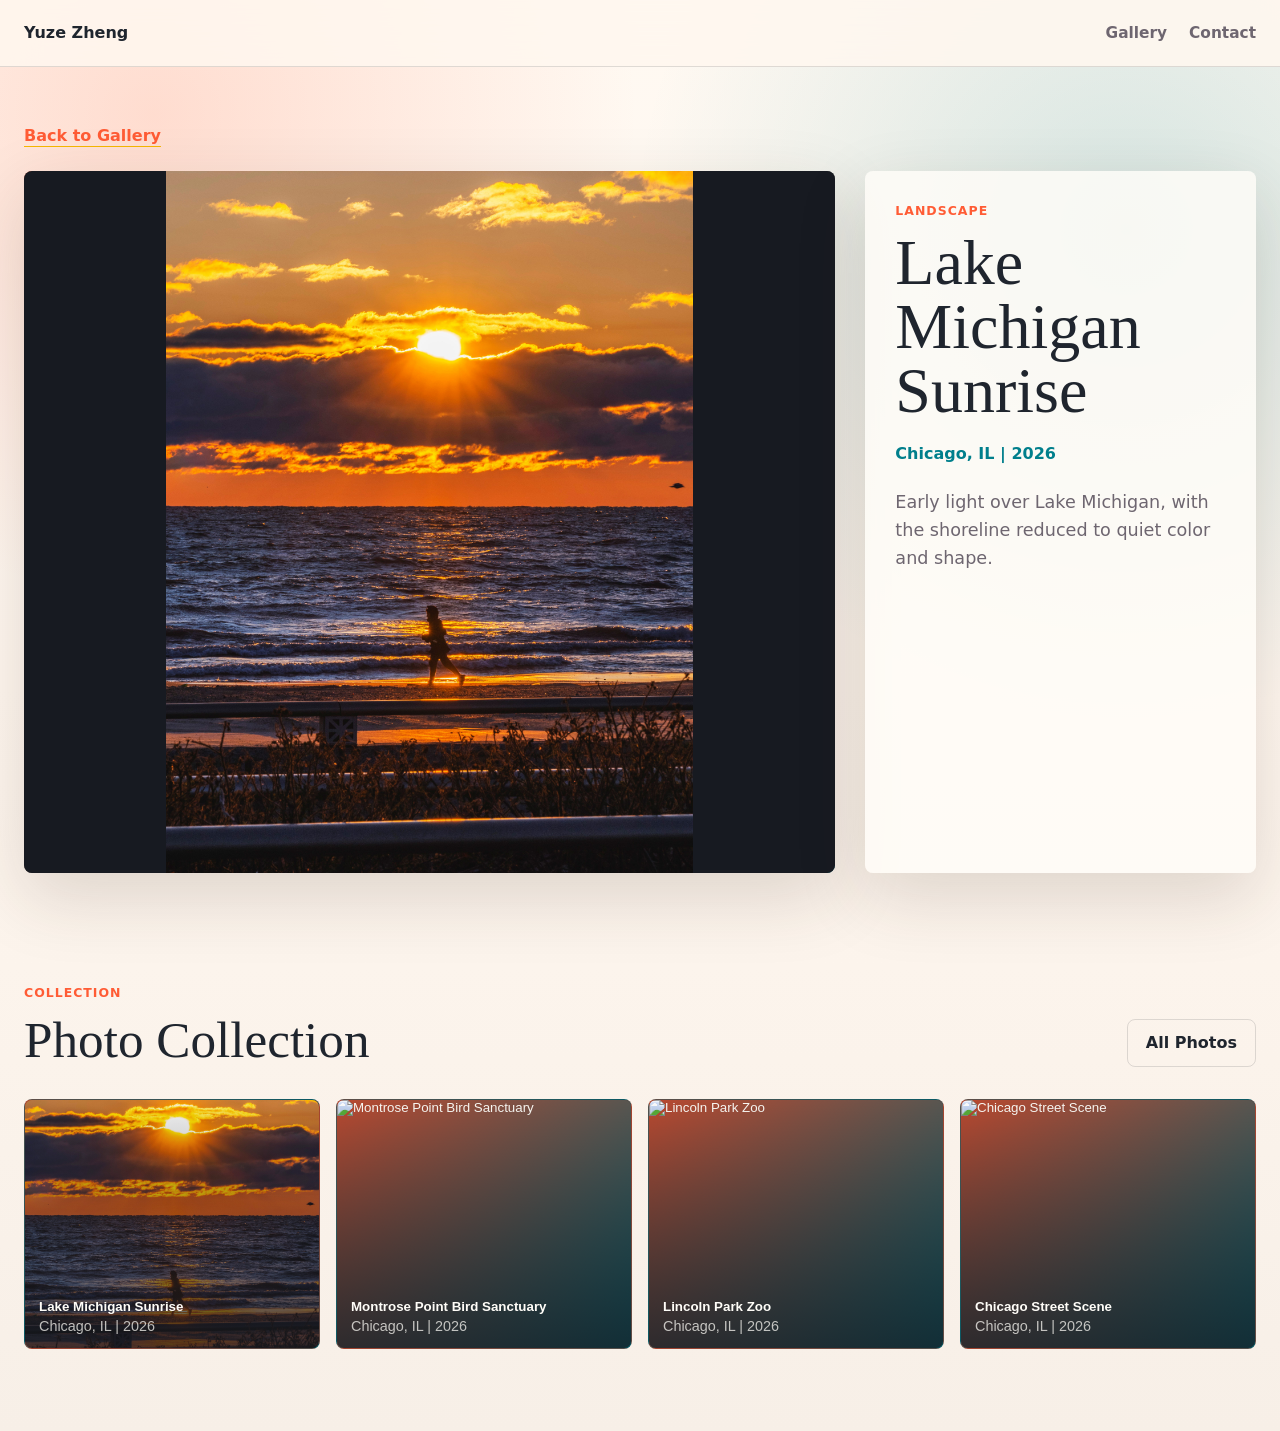
==== collection.html @ f9fb68d6 "Add photo collection pages" ====
<!doctype html>
<html lang="en">
  <head>
    <meta charset="utf-8">
    <meta name="viewport" content="width=device-width, initial-scale=1">
    <meta name="description" content="Photography collection by Yuze Zheng.">
    <title>Photography Collection | Yuze Zheng</title>
    <link rel="stylesheet" href="style.css?v=20260528-collection">
  </head>
  <body class="collection-page">
    <!-- Collection pages are generated from data/photos.json.
      Add photo files to assets/photos/ and update data/photos.json.
    -->
    <header class="site-header">
      <nav class="nav" aria-label="Collection navigation">
        <a class="brand" href="index.html#home">Yuze Zheng</a>
        <div class="collection-links">
          <a href="index.html#photography">Gallery</a>
          <a href="index.html#contact">Contact</a>
        </div>
      </nav>
    </header>

    <main>
      <section class="collection-hero section">
        <a class="back-link" href="index.html#photography">Back to Gallery</a>
        <div class="collection-layout">
          <div class="collection-image" id="collection-image"></div>
          <aside class="collection-info">
            <p class="eyebrow" id="collection-category">Photography</p>
            <h1 id="collection-title">Collection</h1>
            <p class="collection-meta" id="collection-meta"></p>
            <p class="collection-caption" id="collection-caption"></p>
          </aside>
        </div>
      </section>

      <section class="section collection-strip-section">
        <div class="section-heading split">
          <div>
            <p class="eyebrow">Collection</p>
            <h2 id="related-title">Related Frames</h2>
          </div>
          <a class="button ghost" href="index.html#photography">All Photos</a>
        </div>
        <div class="collection-grid" id="collection-grid"></div>
      </section>
    </main>

    <script src="collection.js?v=20260528-collection"></script>
  </body>
</html>
---- style.css ----
:root {
  --bg: #fff7ef;
  --surface: #fffdf8;
  --surface-strong: #171a21;
  --text: #1f252e;
  --muted: #6e6670;
  --line: rgba(31, 37, 46, 0.14);
  --accent: #ff5c35;
  --accent-two: #007f8c;
  --accent-three: #f5b700;
  --shadow: 0 24px 70px rgba(55, 35, 25, 0.16);
  --radius: 8px;
  --max-width: 1320px;
}

* {
  box-sizing: border-box;
}

html {
  scroll-behavior: smooth;
}

body {
  margin: 0;
  background:
    radial-gradient(circle at 12% 8%, rgba(255, 92, 53, 0.18), transparent 28%),
    radial-gradient(circle at 88% 16%, rgba(0, 127, 140, 0.16), transparent 30%),
    linear-gradient(180deg, #fff9f2 0%, #fff7ef 48%, #f7efe7 100%);
  color: var(--text);
  font-family: Inter, ui-sans-serif, system-ui, -apple-system, BlinkMacSystemFont, "Segoe UI", sans-serif;
  line-height: 1.6;
}

a {
  color: inherit;
}

img {
  display: block;
  max-width: 100%;
}

.site-header {
  position: sticky;
  top: 0;
  z-index: 20;
  background: rgba(255, 247, 239, 0.86);
  border-bottom: 1px solid var(--line);
  backdrop-filter: blur(18px);
}

.nav {
  display: flex;
  align-items: center;
  justify-content: space-between;
  max-width: var(--max-width);
  min-height: 66px;
  margin: 0 auto;
  padding: 0 24px;
}

.brand {
  font-weight: 800;
  text-decoration: none;
}

.nav-links {
  display: flex;
  gap: 22px;
  align-items: center;
}

.nav-links a {
  color: var(--muted);
  font-size: 0.96rem;
  font-weight: 650;
  text-decoration: none;
}

.nav-links a:hover,
.nav-links a:focus {
  color: var(--accent);
}

.nav-toggle {
  display: none;
  width: 42px;
  height: 42px;
  border: 1px solid var(--line);
  border-radius: var(--radius);
  background: var(--surface);
  cursor: pointer;
}

.nav-toggle span {
  display: block;
  width: 18px;
  height: 2px;
  margin: 4px auto;
  background: var(--text);
}

.section {
  max-width: var(--max-width);
  margin: 0 auto;
  padding: 82px 24px;
  scroll-margin-top: 82px;
}

.hero {
  display: grid;
  grid-template-columns: minmax(320px, 0.72fr) minmax(620px, 1.28fr);
  gap: 56px;
  align-items: center;
  min-height: calc(100vh - 66px);
  padding-top: 70px;
  padding-bottom: 64px;
}

.hero-copy {
  max-width: 540px;
}

.eyebrow {
  margin: 0 0 10px;
  color: var(--accent);
  font-size: 0.78rem;
  font-weight: 850;
  letter-spacing: 0.08em;
  text-transform: uppercase;
}

h1,
h2,
h3,
p {
  overflow-wrap: anywhere;
}

h1 {
  max-width: 640px;
  margin: 0;
  font-family: Georgia, "Times New Roman", serif;
  font-size: clamp(3.1rem, 6vw, 5.2rem);
  font-weight: 520;
  line-height: 1;
  letter-spacing: 0;
}

h2 {
  margin: 0;
  font-family: Georgia, "Times New Roman", serif;
  font-size: clamp(2rem, 4vw, 3.6rem);
  font-weight: 520;
  line-height: 1.06;
  letter-spacing: 0;
}

h3 {
  margin: 0 0 12px;
  font-size: 1.04rem;
  letter-spacing: 0;
}

.hero-intro {
  max-width: 540px;
  margin: 22px 0 0;
  color: var(--muted);
  font-size: 1.12rem;
}

.button-row {
  display: flex;
  flex-wrap: wrap;
  gap: 12px;
  margin-top: 32px;
}

.button,
.filter-button {
  display: inline-flex;
  align-items: center;
  justify-content: center;
  min-height: 44px;
  border: 1px solid var(--line);
  border-radius: var(--radius);
  background: var(--surface);
  color: var(--text);
  cursor: pointer;
  font: inherit;
  font-weight: 750;
  text-decoration: none;
  transition: transform 160ms ease, border-color 160ms ease, background 160ms ease, color 160ms ease;
}

.button {
  padding: 10px 18px;
}

.button:hover,
.button:focus,
.filter-button:hover,
.filter-button:focus {
  border-color: var(--accent);
  transform: translateY(-1px);
}

.button.primary,
.filter-button.active {
  border-color: var(--accent);
  background: var(--accent);
  color: #ffffff;
}

.button.ghost {
  background: transparent;
}

.featured-panel {
  border: 1px solid rgba(255, 255, 255, 0.26);
  border-radius: var(--radius);
  background: var(--surface-strong);
  box-shadow: var(--shadow);
  color: #fffdf8;
  padding: 22px;
}

.featured-heading {
  display: flex;
  align-items: center;
  justify-content: space-between;
  gap: 18px;
  margin-bottom: 14px;
}

.featured-heading a {
  color: #fffdf8;
  font-weight: 750;
  text-decoration-color: var(--accent-three);
  text-underline-offset: 5px;
}

.featured-photos {
  display: grid;
  grid-template-columns: minmax(0, 1.35fr) minmax(240px, 0.65fr);
  gap: 18px;
  min-height: 520px;
}

.featured-cover {
  position: relative;
  overflow: hidden;
  border: 0;
  border-radius: var(--radius);
  background:
    linear-gradient(180deg, rgba(23, 26, 33, 0.08), rgba(23, 26, 33, 0.78)),
    linear-gradient(135deg, rgba(255, 92, 53, 0.78), rgba(0, 127, 140, 0.78));
  color: #ffffff;
  cursor: pointer;
  display: flex;
  flex-direction: column;
  justify-content: flex-end;
  min-height: 520px;
  padding: 30px;
  text-align: left;
}

.featured-cover img {
  position: absolute;
  inset: 0;
  width: 100%;
  height: 100%;
  object-fit: cover;
  z-index: 0;
}

.featured-cover::after {
  position: absolute;
  inset: 0;
  content: "";
  background: linear-gradient(180deg, rgba(23, 26, 33, 0.04), rgba(23, 26, 33, 0.82));
  z-index: 1;
}

.featured-cover > span {
  position: relative;
  z-index: 2;
}

.featured-kicker {
  color: var(--accent-three);
  font-size: 0.8rem;
  font-weight: 900;
  letter-spacing: 0.08em;
  text-transform: uppercase;
}

.featured-title {
  display: block;
  margin-top: 8px;
  font-family: Georgia, "Times New Roman", serif;
  font-size: clamp(2rem, 4vw, 3.4rem);
  line-height: 1.02;
}

.featured-meta {
  margin-top: 10px;
  color: rgba(255, 253, 248, 0.78);
  font-weight: 750;
}

.featured-notes {
  display: flex;
  flex-direction: column;
  gap: 14px;
  border: 1px solid rgba(255, 255, 255, 0.12);
  border-radius: var(--radius);
  background: rgba(255, 255, 255, 0.06);
  padding: 16px;
}

.note-label {
  margin: 0;
  color: var(--accent-three);
  font-size: 0.78rem;
  font-weight: 900;
  letter-spacing: 0.08em;
  text-transform: uppercase;
}

.note-list {
  display: grid;
  gap: 10px;
}

.note-item {
  width: 100%;
  border: 1px solid rgba(255, 255, 255, 0.12);
  border-radius: var(--radius);
  background: rgba(255, 255, 255, 0.08);
  color: #fffdf8;
  cursor: pointer;
  padding: 12px;
  text-align: left;
}

.note-item strong,
.note-item span {
  display: block;
}

.note-item span {
  margin-top: 4px;
  color: rgba(255, 253, 248, 0.66);
  font-size: 0.88rem;
}

.category-strip {
  display: flex;
  flex-wrap: wrap;
  gap: 8px;
  margin-top: auto;
}

.category-strip span {
  border-radius: 999px;
  background: rgba(245, 183, 0, 0.14);
  color: var(--accent-three);
  padding: 6px 9px;
  font-size: 0.82rem;
  font-weight: 800;
}

.section-heading {
  margin-bottom: 32px;
}

.section-heading.split {
  display: flex;
  gap: 20px;
  align-items: end;
  justify-content: space-between;
}

.about-section {
  padding-top: 54px;
}

.intro-card {
  max-width: 820px;
  border-left: 5px solid var(--accent-two);
  border-radius: var(--radius);
  background: rgba(255, 253, 248, 0.74);
  box-shadow: var(--shadow);
  padding: 28px;
}

.prose {
  color: var(--muted);
  font-size: 1.08rem;
}

.prose p {
  margin: 0 0 18px;
}

.prose p:last-child {
  margin-bottom: 0;
}

.gallery-section {
  max-width: none;
  background: #171a21;
  color: #fffdf8;
}

.gallery-section > * {
  max-width: var(--max-width);
  margin-left: auto;
  margin-right: auto;
}

.gallery-section .eyebrow,
.photo-meta {
  color: var(--accent-three);
}

.gallery-section h2 {
  color: #fffdf8;
}

.filter-bar {
  display: flex;
  flex-wrap: wrap;
  gap: 8px;
  justify-content: flex-end;
}

.filter-button {
  min-height: 38px;
  padding: 8px 12px;
  border-color: rgba(255, 255, 255, 0.22);
  background: rgba(255, 255, 255, 0.08);
  color: #fffdf8;
}

.filter-button.active {
  border-color: var(--accent-three);
  background: var(--accent-three);
  color: #171a21;
}

.gallery {
  display: grid;
  grid-template-columns: repeat(4, minmax(0, 1fr));
  gap: 18px;
}

.photo-card {
  overflow: hidden;
  border: 1px solid rgba(255, 255, 255, 0.16);
  border-radius: var(--radius);
  background: #222630;
  box-shadow: 0 22px 55px rgba(0, 0, 0, 0.22);
}

.photo-button {
  display: block;
  width: 100%;
  padding: 0;
  border: 0;
  background: transparent;
  color: inherit;
  cursor: pointer;
  text-align: left;
}

.photo-button:hover .photo-media img,
.photo-button:focus .photo-media img {
  transform: scale(1.035);
}

.photo-media {
  display: grid;
  place-items: center;
  aspect-ratio: 4 / 3;
  background: linear-gradient(135deg, rgba(255, 92, 53, 0.7), rgba(0, 127, 140, 0.72));
  color: #fffdf8;
  overflow: hidden;
}

.photo-media img {
  width: 100%;
  height: 100%;
  object-fit: cover;
  transition: transform 220ms ease;
}

.photo-fallback {
  padding: 22px;
  text-align: center;
  font-size: 0.92rem;
}

.photo-body {
  padding: 16px;
}

.photo-meta {
  margin: 0 0 7px;
  font-size: 0.82rem;
  font-weight: 800;
}

.photo-body h3 {
  margin-bottom: 8px;
}

.photo-body p:last-child {
  margin: 0;
  color: rgba(255, 253, 248, 0.72);
  font-size: 0.95rem;
}

.contact-section {
  padding-bottom: 110px;
}

.contact-copy {
  max-width: 680px;
  color: var(--muted);
  font-size: 1.05rem;
}

.contact-links {
  display: flex;
  flex-wrap: wrap;
  gap: 10px;
}

.contact-link {
  display: inline-flex;
  align-items: center;
  gap: 9px;
  min-height: 46px;
  border: 1px solid var(--line);
  border-radius: var(--radius);
  background: var(--surface);
  color: var(--accent-two);
  padding: 9px 14px;
  font-weight: 750;
  text-decoration: none;
  transition: transform 160ms ease, border-color 160ms ease, box-shadow 160ms ease;
}

.contact-link:hover,
.contact-link:focus {
  border-color: var(--accent);
  box-shadow: 0 14px 30px rgba(255, 92, 53, 0.16);
  transform: translateY(-1px);
}

.contact-icon {
  display: inline-grid;
  flex: 0 0 auto;
  place-items: center;
  width: 24px;
  height: 24px;
  color: currentColor;
}

.contact-icon svg {
  width: 22px;
  height: 22px;
  fill: none;
  stroke: currentColor;
  stroke-linecap: round;
  stroke-linejoin: round;
  stroke-width: 1.8;
}

.xhs-icon {
  display: inline-grid;
  place-items: center;
  width: 24px;
  height: 24px;
  border-radius: 6px;
  background: #ff2442;
  color: #ffffff;
  font-size: 0.56rem;
  font-weight: 900;
  letter-spacing: 0;
}

.lightbox {
  position: fixed;
  inset: 0;
  z-index: 50;
  display: grid;
  place-items: center;
  padding: 24px;
  background: rgba(10, 12, 16, 0.88);
}

.lightbox[hidden] {
  display: none;
}

.lightbox-content {
  width: min(980px, 100%);
  max-height: 90vh;
  overflow: auto;
  border-radius: var(--radius);
  background: var(--surface);
}

.lightbox img {
  width: 100%;
  max-height: 72vh;
  object-fit: contain;
  background: #111b21;
}

.lightbox-caption {
  padding: 18px 20px 22px;
}

.lightbox-caption p {
  margin: 6px 0 0;
  color: var(--muted);
}

.lightbox-close {
  position: fixed;
  top: 18px;
  right: 18px;
  width: 44px;
  height: 44px;
  border: 1px solid rgba(255, 255, 255, 0.4);
  border-radius: var(--radius);
  background: rgba(255, 255, 255, 0.12);
  color: #ffffff;
  cursor: pointer;
  font-size: 2rem;
  line-height: 1;
}

.collection-page {
  min-height: 100vh;
}

.collection-links {
  display: flex;
  align-items: center;
  gap: 22px;
}

.collection-links a {
  color: var(--muted);
  font-size: 0.96rem;
  font-weight: 650;
  text-decoration: none;
}

.collection-links a:hover,
.collection-links a:focus {
  color: var(--accent);
}

.collection-hero {
  padding-top: 56px;
}

.back-link {
  display: inline-flex;
  margin-bottom: 22px;
  color: var(--accent);
  font-weight: 800;
  text-decoration-color: var(--accent-three);
  text-underline-offset: 5px;
}

.collection-layout {
  display: grid;
  grid-template-columns: minmax(0, 1.35fr) minmax(300px, 0.65fr);
  gap: 30px;
  align-items: stretch;
}

.collection-image {
  display: grid;
  place-items: center;
  min-height: 560px;
  overflow: hidden;
  border-radius: var(--radius);
  background:
    linear-gradient(135deg, rgba(255, 92, 53, 0.68), rgba(0, 127, 140, 0.72)),
    #171a21;
  box-shadow: var(--shadow);
  color: #fffdf8;
}

.collection-image img {
  width: 100%;
  height: 100%;
  max-height: 78vh;
  object-fit: contain;
  background: #171a21;
}

.collection-info {
  border-radius: var(--radius);
  background: rgba(255, 253, 248, 0.82);
  box-shadow: var(--shadow);
  padding: 30px;
}

.collection-info h1 {
  font-size: clamp(2.7rem, 5vw, 5.1rem);
}

.collection-meta {
  margin: 18px 0 0;
  color: var(--accent-two);
  font-weight: 850;
}

.collection-caption {
  margin: 22px 0 0;
  color: var(--muted);
  font-size: 1.1rem;
}

.collection-strip-section {
  padding-top: 28px;
}

.collection-grid {
  display: grid;
  grid-template-columns: repeat(4, minmax(0, 1fr));
  gap: 16px;
}

.collection-thumb {
  position: relative;
  min-height: 250px;
  overflow: hidden;
  border: 1px solid rgba(31, 37, 46, 0.14);
  border-radius: var(--radius);
  background:
    linear-gradient(135deg, rgba(255, 92, 53, 0.72), rgba(0, 127, 140, 0.72)),
    #171a21;
  color: #fffdf8;
  cursor: pointer;
  padding: 0;
  text-align: left;
}

.collection-thumb img {
  position: absolute;
  inset: 0;
  width: 100%;
  height: 100%;
  object-fit: cover;
  transition: transform 220ms ease;
}

.collection-thumb::after {
  position: absolute;
  inset: 0;
  content: "";
  background: linear-gradient(180deg, rgba(23, 26, 33, 0.02), rgba(23, 26, 33, 0.72));
}

.collection-thumb:hover img,
.collection-thumb:focus img {
  transform: scale(1.035);
}

.collection-thumb span {
  position: absolute;
  left: 14px;
  right: 14px;
  bottom: 14px;
  z-index: 1;
}

.collection-thumb strong,
.collection-thumb em {
  display: block;
  font-style: normal;
}

.collection-thumb em {
  margin-top: 4px;
  color: rgba(255, 253, 248, 0.72);
  font-size: 0.9rem;
}

.collection-fallback {
  padding: 28px;
  color: #fffdf8;
  font-weight: 800;
  text-align: center;
}

@media (max-width: 960px) {
  .hero {
    grid-template-columns: 1fr;
  }

  .hero-copy {
    max-width: 720px;
  }

  .featured-photos {
    grid-template-columns: minmax(0, 1.15fr) minmax(220px, 0.85fr);
    min-height: 460px;
  }

  .gallery {
    grid-template-columns: repeat(2, minmax(0, 1fr));
  }

  .collection-layout {
    grid-template-columns: 1fr;
  }

  .collection-image {
    min-height: 440px;
  }

  .collection-grid {
    grid-template-columns: repeat(2, minmax(0, 1fr));
  }

  .section-heading.split {
    align-items: start;
    flex-direction: column;
  }

  .filter-bar {
    justify-content: flex-start;
  }
}

@media (max-width: 720px) {
  .nav {
    padding: 0 18px;
  }

  .nav-toggle {
    display: inline-block;
  }

  .nav-links {
    position: absolute;
    top: 66px;
    left: 0;
    right: 0;
    display: none;
    flex-direction: column;
    align-items: stretch;
    gap: 0;
    border-bottom: 1px solid var(--line);
    background: var(--surface);
    padding: 8px 18px 16px;
  }

  .nav-links.open {
    display: flex;
  }

  .nav-links a {
    padding: 12px 0;
  }

  .section {
    padding: 62px 18px;
  }

  .hero {
    min-height: auto;
    padding-top: 58px;
  }

  h1 {
    font-size: clamp(2.8rem, 18vw, 4.1rem);
  }

  .featured-photos {
    grid-template-columns: 1fr;
    min-height: 0;
  }

  .featured-cover {
    min-height: 360px;
  }

  .gallery {
    grid-template-columns: 1fr;
  }

  .collection-image {
    min-height: 320px;
  }

  .collection-info {
    padding: 22px;
  }

  .collection-grid {
    grid-template-columns: 1fr;
  }

  .button-row,
  .button {
    width: 100%;
  }
}
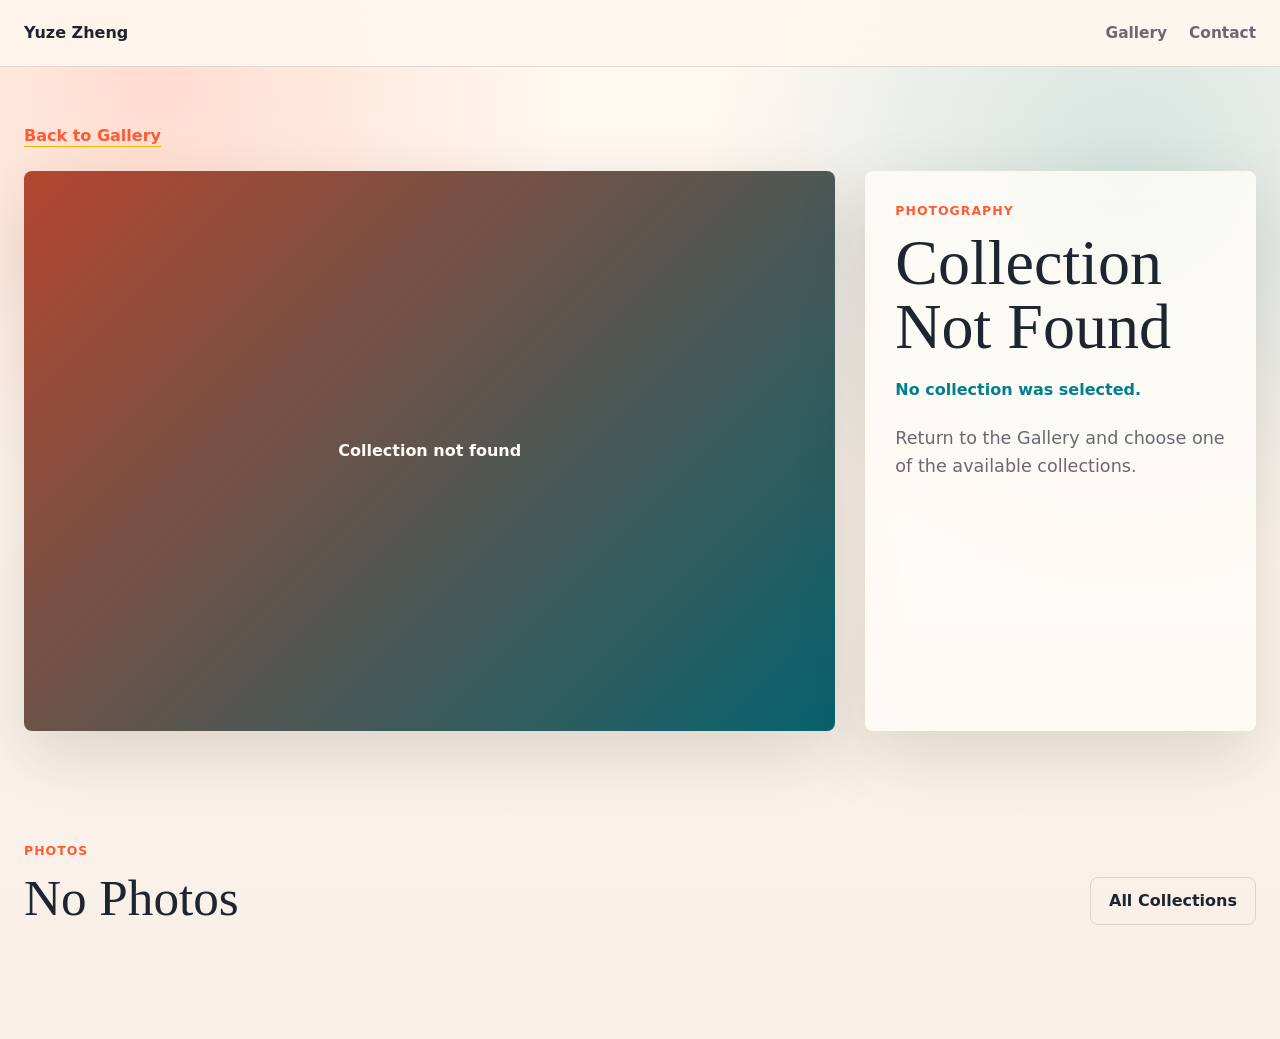
==== commit 9f689e5b: "Refactor gallery into collections" ====
--- a/collection.html
+++ b/collection.html
@@ -5,11 +5,11 @@
     <meta name="viewport" content="width=device-width, initial-scale=1">
     <meta name="description" content="Photography collection by Yuze Zheng.">
     <title>Photography Collection | Yuze Zheng</title>
-    <link rel="stylesheet" href="style.css?v=20260528-collection">
+    <link rel="stylesheet" href="style.css?v=20260528-albums">
   </head>
   <body class="collection-page">
-    <!-- Collection pages are generated from data/photos.json.
-      Add photo files to assets/photos/ and update data/photos.json.
+    <!-- Collection pages are generated from data/collections.json and data/photos.json.
+      Add photo files under assets/photos/<collection>/ and update JSON data files.
     -->
     <header class="site-header">
       <nav class="nav" aria-label="Collection navigation">
@@ -24,13 +24,13 @@
     <main>
       <section class="collection-hero section">
         <a class="back-link" href="index.html#photography">Back to Gallery</a>
-        <div class="collection-layout">
-          <div class="collection-image" id="collection-image"></div>
+        <div class="collection-layout" id="collection-layout">
+          <div class="collection-image" id="collection-cover"></div>
           <aside class="collection-info">
-            <p class="eyebrow" id="collection-category">Photography</p>
+            <p class="eyebrow" id="collection-theme">Photography</p>
             <h1 id="collection-title">Collection</h1>
-            <p class="collection-meta" id="collection-meta"></p>
-            <p class="collection-caption" id="collection-caption"></p>
+            <p class="collection-meta" id="collection-count"></p>
+            <p class="collection-caption" id="collection-description"></p>
           </aside>
         </div>
       </section>
@@ -38,15 +38,27 @@
       <section class="section collection-strip-section">
         <div class="section-heading split">
           <div>
-            <p class="eyebrow">Collection</p>
-            <h2 id="related-title">Related Frames</h2>
+            <p class="eyebrow">Photos</p>
+            <h2 id="related-title">Collection</h2>
           </div>
-          <a class="button ghost" href="index.html#photography">All Photos</a>
+          <a class="button ghost" href="index.html#photography">All Collections</a>
         </div>
         <div class="collection-grid" id="collection-grid"></div>
       </section>
     </main>
 
-    <script src="collection.js?v=20260528-collection"></script>
+    <div class="lightbox" id="lightbox" role="dialog" aria-modal="true" aria-label="Photo preview" hidden>
+      <button class="lightbox-close" type="button" aria-label="Close photo preview">&times;</button>
+      <div class="lightbox-content">
+        <img id="lightbox-image" alt="">
+        <div class="lightbox-caption">
+          <h3 id="lightbox-title"></h3>
+          <p id="lightbox-meta"></p>
+          <p id="lightbox-text"></p>
+        </div>
+      </div>
+    </div>
+
+    <script src="collection.js?v=20260528-albums"></script>
   </body>
 </html>
--- a/style.css
+++ b/style.css
@@ -335,6 +335,7 @@
 }
 
 .note-item {
+  display: block;
   width: 100%;
   border: 1px solid rgba(255, 255, 255, 0.12);
   border-radius: var(--radius);
@@ -343,6 +344,7 @@
   cursor: pointer;
   padding: 12px;
   text-align: left;
+  text-decoration: none;
 }
 
 .note-item strong,
@@ -455,6 +457,81 @@
   display: grid;
   grid-template-columns: repeat(4, minmax(0, 1fr));
   gap: 18px;
+}
+
+.collection-card-grid {
+  display: grid;
+  grid-template-columns: repeat(4, minmax(0, 1fr));
+  gap: 22px;
+}
+
+.collection-card {
+  display: grid;
+  overflow: hidden;
+  min-height: 440px;
+  border: 1px solid rgba(255, 255, 255, 0.16);
+  border-radius: var(--radius);
+  background: #222630;
+  box-shadow: 0 22px 55px rgba(0, 0, 0, 0.22);
+  color: #fffdf8;
+  text-decoration: none;
+}
+
+.collection-card-media {
+  position: relative;
+  min-height: 260px;
+  overflow: hidden;
+  background:
+    linear-gradient(135deg, rgba(255, 92, 53, 0.7), rgba(0, 127, 140, 0.72)),
+    #171a21;
+}
+
+.collection-card-media::after {
+  position: absolute;
+  inset: 0;
+  content: "";
+  background: linear-gradient(180deg, transparent 40%, rgba(23, 26, 33, 0.42));
+}
+
+.collection-card-media img {
+  width: 100%;
+  height: 100%;
+  object-fit: cover;
+  transition: transform 260ms ease;
+}
+
+.collection-card:hover .collection-card-media img,
+.collection-card:focus .collection-card-media img {
+  transform: scale(1.035);
+}
+
+.collection-card-body {
+  display: flex;
+  flex-direction: column;
+  padding: 18px;
+}
+
+.collection-card-body h3 {
+  margin-bottom: 8px;
+  font-family: Georgia, "Times New Roman", serif;
+  font-size: clamp(1.7rem, 3vw, 2.4rem);
+  line-height: 1.04;
+}
+
+.collection-card-body p:not(.photo-meta) {
+  margin: 0;
+  color: rgba(255, 253, 248, 0.76);
+}
+
+.view-collection {
+  display: inline-flex;
+  align-items: center;
+  align-self: flex-start;
+  min-height: 38px;
+  margin-top: auto;
+  border-bottom: 2px solid var(--accent-three);
+  color: #fffdf8;
+  font-weight: 850;
 }
 
 .photo-card {
@@ -798,6 +875,14 @@
   font-size: 0.9rem;
 }
 
+.collection-thumb small {
+  display: block;
+  margin-top: 8px;
+  color: rgba(255, 253, 248, 0.72);
+  font-size: 0.86rem;
+  line-height: 1.35;
+}
+
 .collection-fallback {
   padding: 28px;
   color: #fffdf8;
@@ -820,6 +905,10 @@
   }
 
   .gallery {
+    grid-template-columns: repeat(2, minmax(0, 1fr));
+  }
+
+  .collection-card-grid {
     grid-template-columns: repeat(2, minmax(0, 1fr));
   }
 
@@ -902,6 +991,14 @@
     grid-template-columns: 1fr;
   }
 
+  .collection-card-grid {
+    grid-template-columns: 1fr;
+  }
+
+  .collection-card {
+    min-height: 380px;
+  }
+
   .collection-image {
     min-height: 320px;
   }
